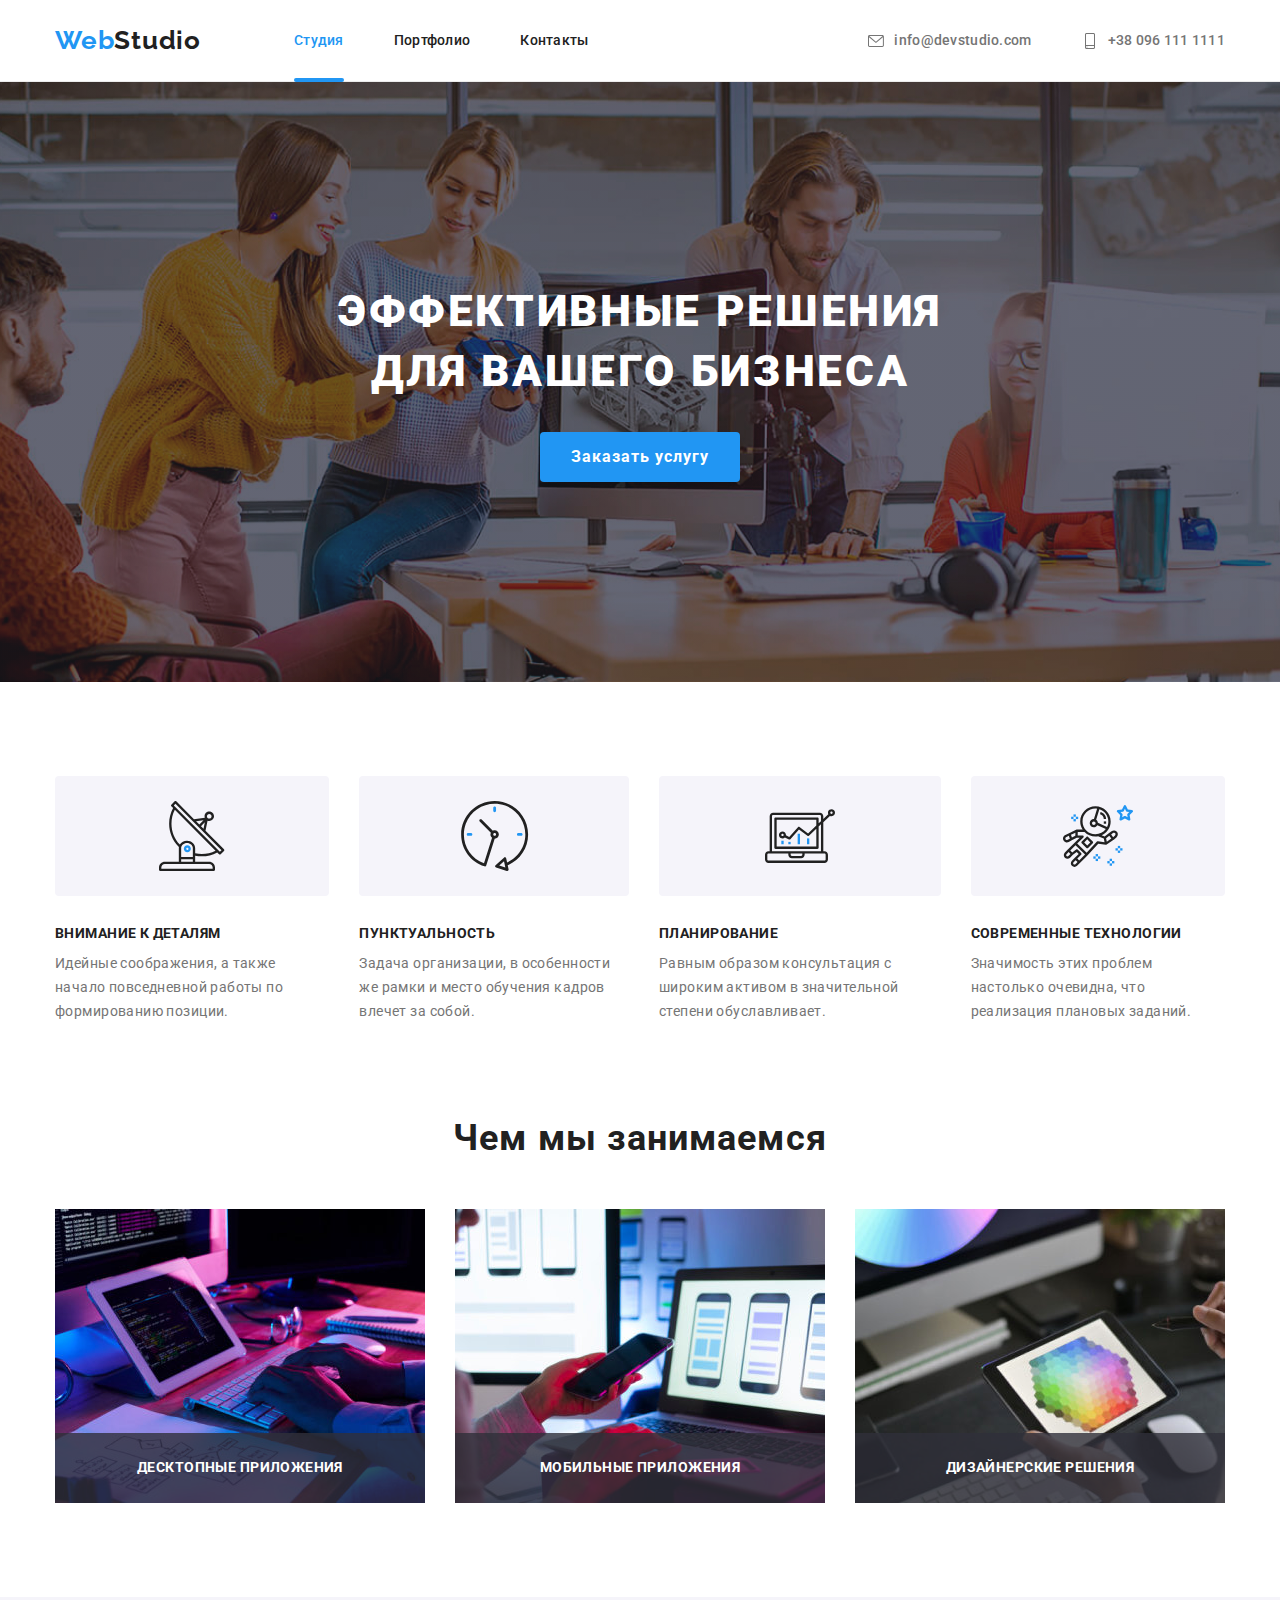
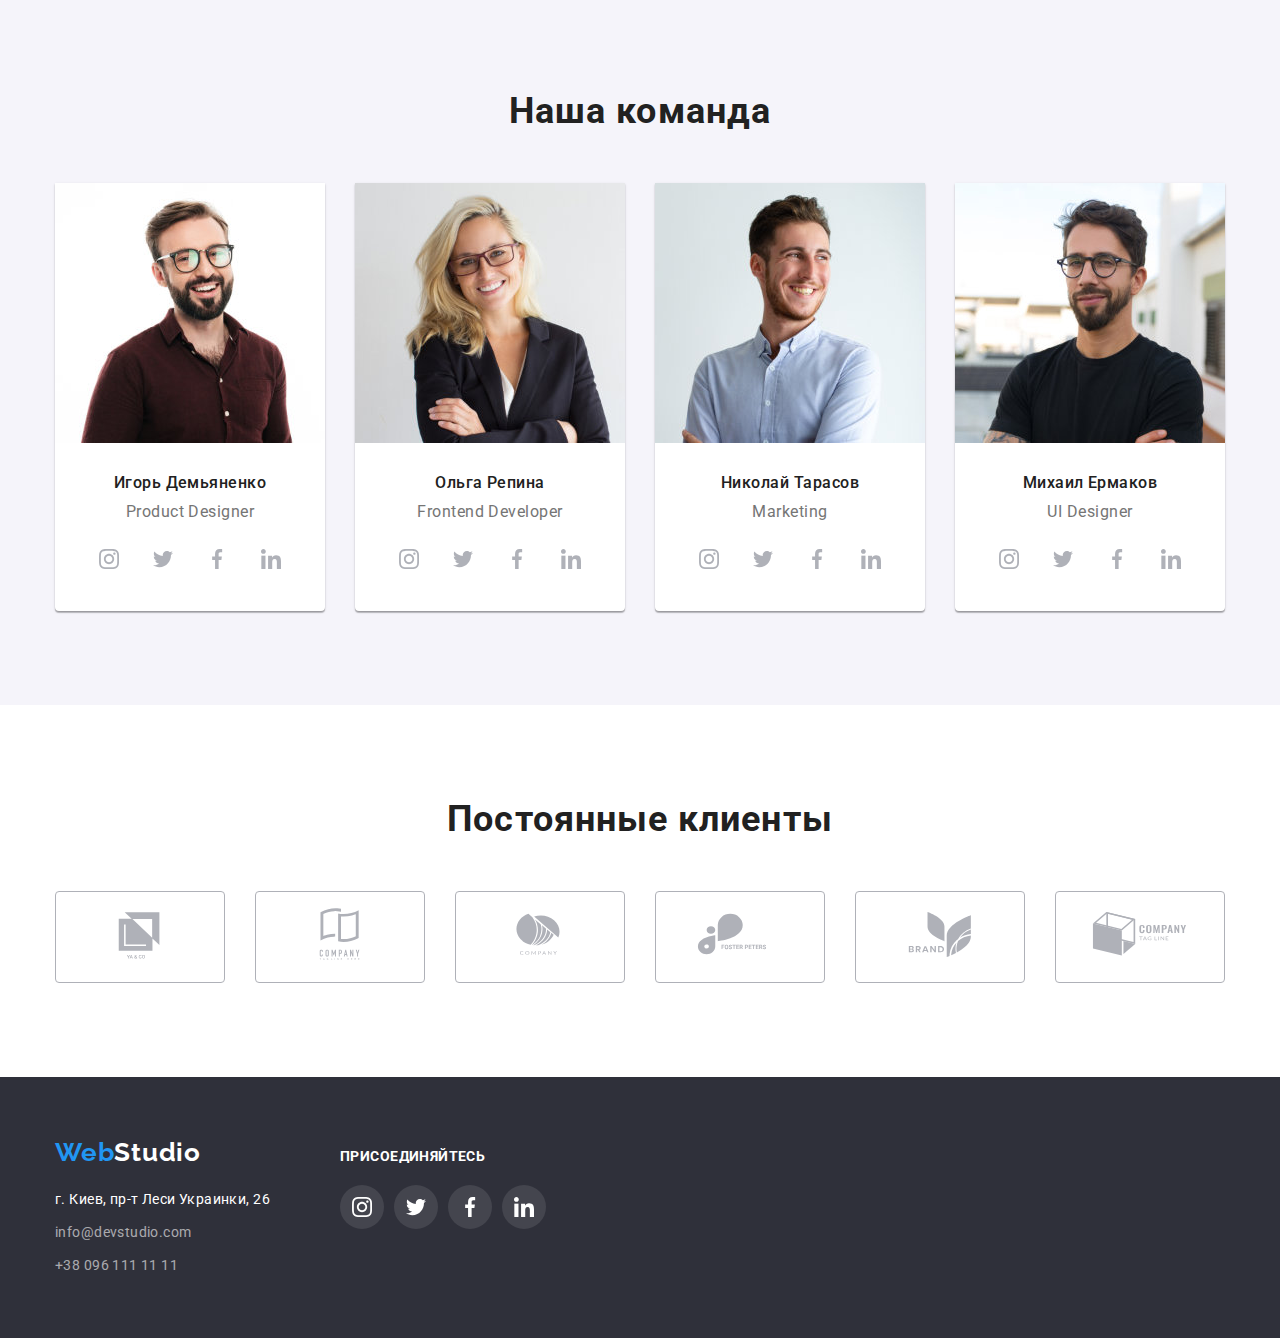
==== index.html @ 05681f0d "basic" ====
<!DOCTYPE html>
<html lang="ru">

<head>
    <meta charset="UTF-8">
    <meta http-equiv="X-UA-Compatible" content="IE=edge">
    <meta name="viewport" content="width=device-width, initial-scale=1.0">
    <title>WebStudio — портфолио</title>
    <link rel="stylesheet"
        href="https://cdnjs.cloudflare.com/ajax/libs/modern-normalize/1.1.0/modern-normalize.min.css">
    <link rel="preconnect" href="https://fonts.googleapis.com">
    <link rel="preconnect" href="https://fonts.gstatic.com" crossorigin>
    <link rel="stylesheet"
        href="https://fonts.googleapis.com/css2?family=Raleway:wght@700&family=Roboto:wght@400;500;700;900&display=swap">
    <link rel="stylesheet" href="./css/styles.css">
</head>

<body>
    <header>
        <div class="container header">
            <a class="header-logo" href="./index.html"><span class="header-logo-accent">Web</span>Studio</a>
            <nav>
                <ul class="header-nav">
                    <li class="header-nav-item">
                        <a class="header-nav-link header-nav-link-active"
                            href="./index.html">Студия</a>
                        </li>
                    <li class="header-nav-item"><a class="header-nav-link" href="./portfolio.html">Портфолио</a></li>
                    <li class="header-nav-item"><a class="header-nav-link" href="./contacts.html">Контакты</a></li>
                </ul>
            </nav>
            <ul class="header-contacts">
                <li class="header-contacts-item">
                    <a class="header-contacts-link" href="mailto:info@devstudio.com">
                        <div class="header-contacts-thumb">
                            <svg class="header-contacts-icon" width="16px" height="16px">
                                <use href="./images/sprite.svg#mail"></use>
                            </svg>
                        </div>
                        info@devstudio.com
                    </a></li>
                <li class="header-contacts-item"><a class="header-contacts-link" href="tel:+380961111111">
                        <div class="header-contacts-thumb">
                            <svg class="header-contacts-icon" width="16px" height="16px">
                                <use href="./images/sprite.svg#tel"></use>
                            </svg>
                        </div>
                        +38 096 111 1111
                    </a></li>
            </ul>
        </div>
    </header>
    <main>
        <section class="hero">
            <div class="container">
                <h1 class="hero-title">Эффективные решения<br>для вашего бизнеса</h1>
                <button class="hero-button" type="button" modal-open>Заказать услугу</button>
            </div>
        </section>
        <section class="skills section">
            <div class="container">
                <h2 class="hidden">Наши преимущества</h2>
                <ul class="skills-list">
                    <li class="skills-list-item">
                        <div class="skills-list-image">
                            <svg class="skills-list-icon" width="70px" height="70px">
                                <use href="./images/sprite.svg#skills-1"></use>
                            </svg>
                        </div>
                        <h3 class="skills-list-title">Внимание к деталям</h3>
                        <p class="skills-list-about">Идейные соображения, а также начало повседневной работы по
                            формированию позиции.</p>
                    </li>
                    <li class="skills-list-item">
                        <div class="skills-list-image">
                            <svg class="skills-list-icon" width="70px" height="70px">
                                <use href="./images/sprite.svg#skills-2"></use>
                            </svg>
                        </div>
                        <h3 class="skills-list-title">Пунктуальность</h3>
                        <p class="skills-list-about">Задача организации, в особенности же рамки и место обучения кадров
                            влечет за собой.</p>
                    </li>
                    <li class="skills-list-item">
                        <div class="skills-list-image">
                            <svg class="skills-list-icon" width="70px" height="70px">
                                <use href="./images/sprite.svg#skills-3"></use>
                            </svg>
                        </div>
                        <h3 class="skills-list-title">Планирование</h3>
                        <p class="skills-list-about">Равным образом консультация с широким активом в значительной
                            степени обуславливает.</p>
                    </li>
                    <li class="skills-list-item">
                        <div class="skills-list-image">
                            <svg class="skills-list-icon" width="70px" height="70px">
                                <use href="./images/sprite.svg#skills-4"></use>
                            </svg>
                        </div>
                        <h3 class="skills-list-title">Современные технологии</h3>
                        <p class="skills-list-about">Значимость этих проблем настолько очевидна, что реализация плановых
                            заданий.</p>
                    </li>
                </ul>
            </div>
        </section>
        <section class="whatwedo section">
            <div class="container">
                <h2 class="title">Чем мы занимаемся</h2>
                <ul class="whatwedo-list">
                    <li class="whatwedo-list-item">
                        <div class="whatwedo-list-box">
                            <img src="./images/whatwedo/whatwedo-1.jpg" alt="Разработка десктопного софта" width="370"
                                height="294">
                            <div class="whatwedo-list-memo-box">
                                <p class="whatwedo-list-memo">Десктопные приложения</p>
                            </div>
                        </div>
                    </li>
                    <li class="whatwedo-list-item">
                        <div class="whatwedo-list-box">
                            <img src="./images/whatwedo/whatwedo-2.jpg" alt="Создание мобильных приложений" width="370"
                                height="294">
                            <div class="whatwedo-list-memo-box">
                                <p class="whatwedo-list-memo">Мобильные приложения</p>
                            </div>
                        </div>
                    </li>
                    <li class="whatwedo-list-item">
                        <div class="whatwedo-list-box">
                            <img src="./images/whatwedo/whatwedo-3.jpg" alt="Внедрение дизайнерских решений" width="370"
                                height="294">
                            <div class="whatwedo-list-memo-box">
                                <p class="whatwedo-list-memo">Дизайнерские решения</p>
                            </div>
                        </div>
                    </li>
                </ul>
            </div>
        </section>
        <section class="team section">
            <div class="container">
                <h2 class="title">Наша команда</h2>
                <ul class="team-list">
                    <li class="team-list-item">
                        <img src="./images/ourteam/ourteam-1.jpg" alt="Улыбающийся брюнет в очках" width="270"
                            height="260">
                        <div class="team-list-description-block">
                            <h3 class="team-list-member">Игорь Демьяненко</h3>
                            <p class="team-list-member-info">Product Designer</p>
                            <ul class="team-list-member-links">
                                <li><a class="team-list-member-link" href="">
                                        <svg class="team-list-member-icon" width="20px" height="20px">
                                            <use href="./images/sprite.svg#instagram"></use>
                                        </svg>
                                    </a></li>
                                <li><a class="team-list-member-link" href="">
                                        <svg class="team-list-member-icon" width="20px" height="20px">
                                            <use href="./images/sprite.svg#twitter"></use>
                                        </svg>
                                    </a></li>
                                <li><a class="team-list-member-link" href="">
                                        <svg class="team-list-member-icon" width="20px" height="20px">
                                            <use href="./images/sprite.svg#facebook"></use>
                                        </svg>
                                    </a></li>
                                <li><a class="team-list-member-link" href="">
                                        <svg class="team-list-member-icon" width="20px" height="20px">
                                            <use href="./images/sprite.svg#linkedin"></use>
                                        </svg>
                                    </a></li>
                            </ul>
                        </div>
                    </li>
                    <li class="team-list-item">
                        <img src="./images/ourteam/ourteam-2.jpg" alt="Блондинка в очках и пиджаке" width="270"
                            height="260">
                        <div class="team-list-description-block">
                            <h3 class="team-list-member">Ольга Репина</h3>
                            <p class="team-list-member-info">Frontend Developer</p>
                            <ul class="team-list-member-links">
                                <li><a class="team-list-member-link" href="">
                                        <svg class="team-list-member-icon" width="20px" height="20px">
                                            <use href="./images/sprite.svg#instagram"></use>
                                        </svg>
                                    </a></li>
                                <li><a class="team-list-member-link" href="">
                                        <svg class="team-list-member-icon" width="20px" height="20px">
                                            <use href="./images/sprite.svg#twitter"></use>
                                        </svg>
                                    </a></li>
                                <li><a class="team-list-member-link" href="">
                                        <svg class="team-list-member-icon" width="20px" height="20px">
                                            <use href="./images/sprite.svg#facebook"></use>
                                        </svg>
                                    </a></li>
                                <li><a class="team-list-member-link" href="">
                                        <svg class="team-list-member-icon" width="20px" height="20px">
                                            <use href="./images/sprite.svg#linkedin"></use>
                                        </svg>
                                    </a></li>
                            </ul>
                        </div>
                    </li>
                    <li class="team-list-item">
                        <img src="./images/ourteam/ourteam-3.jpg" alt="Смеющийся мужчина с бородой" width="270"
                            height="260">
                        <div class="team-list-description-block">
                            <h3 class="team-list-member">Николай Тарасов</h3>
                            <p class="team-list-member-info">Marketing</p>
                            <ul class="team-list-member-links">
                                <li><a class="team-list-member-link" href="">
                                        <svg class="team-list-member-icon" width="20px" height="20px">
                                            <use href="./images/sprite.svg#instagram"></use>
                                        </svg>
                                    </a></li>
                                <li><a class="team-list-member-link" href="">
                                        <svg class="team-list-member-icon" width="20px" height="20px">
                                            <use href="./images/sprite.svg#twitter"></use>
                                        </svg>
                                    </a></li>
                                <li><a class="team-list-member-link" href="">
                                        <svg class="team-list-member-icon" width="20px" height="20px">
                                            <use href="./images/sprite.svg#facebook"></use>
                                        </svg>
                                    </a></li>
                                <li><a class="team-list-member-link" href="">
                                        <svg class="team-list-member-icon" width="20px" height="20px">
                                            <use href="./images/sprite.svg#linkedin"></use>
                                        </svg>
                                    </a></li>
                            </ul>
                        </div>
                    </li>
                    <li class="team-list-item">
                        <img src="./images/ourteam/ourteam-4.jpg" alt="Бородатый брюнет в очках" width="270"
                            height="260">
                        <div class="team-list-description-block">
                            <h3 class="team-list-member">Михаил Ермаков</h3>
                            <p class="team-list-member-info">UI Designer</p>
                            <ul class="team-list-member-links">
                                <li><a class="team-list-member-link" href="">
                                        <svg class="team-list-member-icon" width="20px" height="20px">
                                            <use href="./images/sprite.svg#instagram"></use>
                                        </svg>
                                    </a></li>
                                <li><a class="team-list-member-link" href="">
                                        <svg class="team-list-member-icon" width="20px" height="20px">
                                            <use href="./images/sprite.svg#twitter"></use>
                                        </svg>
                                    </a></li>
                                <li><a class="team-list-member-link" href="">
                                        <svg class="team-list-member-icon" width="20px" height="20px">
                                            <use href="./images/sprite.svg#facebook"></use>
                                        </svg>
                                    </a></li>
                                <li><a class="team-list-member-link" href="">
                                        <svg class="team-list-member-icon" width="20px" height="20px">
                                            <use href="./images/sprite.svg#linkedin"></use>
                                        </svg>
                                    </a></li>
                            </ul>
                        </div>
                    </li>
                </ul>
            </div>
        </section>
        <section class="section">
            <div class="container">
                <h2 class="title">Постоянные клиенты</h2>
                <ul class="clients-list">
                    <li class="clients-list-item"><a class="clients-link" href="">
                            <div class="clients-image">
                                <svg class="clients-icon" width="106px" height="60px">
                                    <use href="./images/sprite.svg#client-1"></use>
                                </svg>
                            </div>
                        </a></li>
                    <li class="clients-list-item"><a class="clients-link" href="">
                            <div class="clients-image">
                                <svg class="clients-icon" width="106px" height="60px">
                                    <use href="./images/sprite.svg#client-2"></use>
                                </svg>
                            </div>
                        </a></li>
                    <li class="clients-list-item"><a class="clients-link" href="">
                            <div class="clients-image">
                                <svg class="clients-icon" width="106px" height="60px">
                                    <use href="./images/sprite.svg#client-3"></use>
                                </svg>
                            </div>
                        </a></li>
                    <li class="clients-list-item"><a class="clients-link" href="">
                            <div class="clients-image">
                                <svg class="clients-icon" width="106px" height="60px">
                                    <use href="./images/sprite.svg#client-4"></use>
                                </svg>
                            </div>
                        </a></li>
                    <li class="clients-list-item"><a class="clients-link" href="">
                            <div class="clients-image">
                                <svg class="clients-icon" width="106px" height="60px">
                                    <use href="./images/sprite.svg#client-5"></use>
                                </svg>
                            </div>
                        </a></li>
                    <li class="clients-list-item"><a class="clients-link" href="">
                            <div class="clients-image">
                                <svg class="clients-icon" width="106px" height="60px">
                                    <use href="./images/sprite.svg#client-6"></use>
                                </svg>
                            </div>
                        </a></li>
                </ul>
            </div>
        </section>
    </main>
    <footer>
        <div class="container footer">
            <div>
                <a class="footer-logo" href="./index.html"><span class="footer-logo-accent">Web</span>Studio</a>
                <address>
                    <ul class="address-list">
                        <li class="address-list-item"><a href="https://goo.gl/maps/EVga5YoT9mMp64XXA" target="_blank"
                                rel="noopener nofollow noreferrer">г. Киев, пр-т Леси Украинки, 26</a></li>
                        <li class="address-list-item"><a href="mailto:info@devstudio.com">info@devstudio.com</a></li>
                        <li class="address-list-item"><a href="tel:+380961111111">+38 096 111 11 11</a></li>
                    </ul>
                </address>
            </div>
            <div class="footer-social">
                <h2 class="footer-social-title">Присоединяйтесь</h2>
                <ul class="footer-social-links">
                    <li><a class="footer-social-link" href="">
                            <svg class="footer-social-icon" width="20px" height="20px">
                                <use href="./images/sprite.svg#instagram"></use>
                            </svg>
                        </a>
                    </li>
                    <li><a class="footer-social-link" href="">
                            <svg class="footer-social-icon" width="20px" height="20px">
                                <use href="./images/sprite.svg#twitter"></use>
                            </svg>
                        </a>
                    </li>
                    <li><a class="footer-social-link" href="">
                            <svg class="footer-social-icon" width="20px" height="20px">
                                <use href="./images/sprite.svg#facebook"></use>
                            </svg>
                        </a>
                    </li>
                    <li><a class="footer-social-link" href="">
                            <svg class="footer-social-icon" width="20px" height="20px">
                                <use href="./images/sprite.svg#linkedin"></use>
                            </svg>
                        </a>
                    </li>
                </ul>
            </div>
        </div>
    </footer> 
    <div class="backdrop modal-hidden" modal>
        <div class="modal-window">
            <button class="modal-button" type="button" modal-close>
                <svg width="11px" height="11px">
                    <use href="./images/sprite.svg#close-modal"></use>
                </svg>
            </button>
        </div>
    </div>
    <script src="./js/modal.js"></script>
</body>
</html>
---- css/styles.css ----
/* ========== COLORS&FONTS ========== */

:root {
    --color-main: #212121;
    --color-accent: #2196F3;
    --color-secondary: #757575;
    --color-invert: white;

    --color-footer-address: rgba(255, 255, 255, 0.6);

    --background-color-dark: #2F303A;
    --background-color-light: #F5F4FA;
    --background-color-modal: white;
    --background-color-social_footer: rgba(255, 255, 255, 0.1);

    --fill-icons: #AFB1B8;

    --font-main: 'Roboto';
    --font-logo: 'Raleway';
}

/* ========== /COLORS&FONTS ========== */


/* ========== ANIMATIONS ========== */

@keyframes modal {
    0% {
        bottom: -100%;
    }

    100% {
        bottom: 50%;
    }
}

/* ========== /ANIMATIONS ========== */


/* ========== COMPONENTS ========== */

* {
    margin: 0;
    padding: 0;
}

body {
    color: var(--color-main);
    font-family: var(--font-main);
}

ul {
    list-style: none;
}

a {
    color: inherit;
    text-decoration: none;
    display: block;
}

button {
    cursor: pointer;
    padding: 0;
    border: none;
    font: inherit;
}

img {
    display: block;
    max-width: 100%;
    height: auto;
}

address {
    font-style: normal;
}

.hidden {
    position: absolute;
    width: 1px;
    height: 1px;
    margin: -1px;
    border: 0;
    padding: 0;

    white-space: nowrap;
    clip-path: inset(100%);
    clip: rect(0 0 0 0);
    overflow: hidden;
}

.container {
    width: 1200px;
    padding-left: 15px;
    padding-right: 15px;
    margin-left: auto;
    margin-right: auto;
}

.section {
    padding-top: 94px;
    padding-bottom: 94px;
}

.title {
    font-weight: 700;
    font-size: 36px;
    line-height: 1.16;
    text-align: center;
    letter-spacing: 0.03em;

    margin-bottom: 50px;
}

/* ========== /COMPONENTS ========== */



/* ========== HEADER ========== */



header {
    border-bottom: 1px solid #ECECEC;
}

.header {
    display: flex;
    align-items: center;
}

.header-logo {
    font-family: var(--font-logo);
    font-weight: 700;
    font-size: 26px;
    line-height: 1.2;
    letter-spacing: 0.03em;

    margin-right: 93px;

    padding-top: 25px;
    padding-bottom: 25px;
}

.header-logo-accent {
    color: var(--color-accent);
}

.header-nav,
.header-contacts {
    font-weight: 500;
    font-size: 14px;
    line-height: 1.14;
    letter-spacing: 0.02em;

    display: flex;
    gap: 50px;
}

nav {
    margin-right: auto;
}

.header-contacts {
    color: var(--color-secondary);
    fill: var(--color-secondary);
}

.header-contacts-link,
.header-nav-link {
    padding-top: 32px;
    padding-bottom: 32px;
    display: flex;

    transition: color 250ms cubic-bezier(0.4, 0, 0.2, 1),
        fill 250ms cubic-bezier(0.4, 0, 0.2, 1);
}

.header-contacts-thumb {
    display: flex;
    align-items: center;
    margin-right: 10px;
    height: 16px;
    width: 16px;
}

.header-nav-link-active {
    position: relative;
}

.header-nav-link-active::after {
    content: '';
    background: var(--color-accent);
    border-radius: 2px;
    width: 100%;
    height: 4px;
    position: absolute;
    bottom: -1px;
}

.header-nav-link-active,
.header-nav-link:hover,
.header-nav-link:focus,
.header-contacts-link:hover,
.header-contacts-link:focus,
.header-nav-link:hover .header-contacts-icon,
.header-nav-link:focus .header-contacts-icon {
    color: var(--color-accent);
    fill: var(--color-accent);
}

/* ========== /HEADER ========== */



/* ========== HERO ========== */

.hero {
    padding-top: 200px;
    padding-bottom: 200px;
    margin-left: auto;
    margin-right: auto;
    max-width: 1600px;

    background-color: var(--background-color-dark);
    background-image: linear-gradient(to top, rgba(47, 48, 58, 0.4), rgba(47, 48, 58, 0.4)), url(../images/hero/bg.jpg);
    background-size: 1600px;
    background-repeat: no-repeat;
    background-position: center;

    color: var(--color-invert);
}

.hero-title {
    margin-bottom: 30px;

    font-weight: 900;
    font-size: 44px;
    line-height: 1.36;
    text-align: center;
    letter-spacing: 0.06em;
    text-transform: uppercase;
}

.hero-button {
    background-color: var(--color-accent);
    box-shadow: 0px 4px 4px rgba(0, 0, 0, 0.15);
    border-radius: 4px;
    width: 200px;
    height: 50px;

    display: block;
    margin-left: auto;
    margin-right: auto;

    font-weight: 700;
    font-size: 16px;
    line-height: 1.88;
    text-align: center;
    letter-spacing: 0.06em;
    color: var(--color-invert);

    transition: background-color 250ms cubic-bezier(0.4, 0, 0.2, 1);
}

.hero-button:hover,
.hero-button:focus {
    background-color: #188CE8;
}

/* ========== /HERO ========== */



/* ========== SKILLS ========== */

.skills-list {
    font-size: 14px;
    line-height: 1.71;
    letter-spacing: 0.03em;

    display: flex;
    gap: 30px;
}

.skills-list-image {
    background-color: var(--background-color-light);
    margin-bottom: 30px;
    border-radius: 4px;
    height: 120px;
    display: flex;
    align-items: center;
    justify-content: center;
}

.skills-list-title {
    margin-bottom: 10px;

    font-weight: 700;
    font-size: 14px;
    line-height: 1.14;
    letter-spacing: 0.03em;
    text-transform: uppercase;
}

.skills-list-about {
    color: var(--color-secondary);
}

/* ========== /SKILLS ========== */



/* ========== WHATWEDO ========== */

.whatwedo {
    padding-top: 0;
}

.whatwedo-list {
    display: flex;
    gap: 30px;
}

.whatwedo-list-box {
    position: relative;
}

.whatwedo-list-memo-box {
    position: absolute;
    bottom: 0;
    background: rgba(47, 48, 58, 0.8);
    align-items: center;
    width: 100%;
    padding-top: 27px;
    padding-bottom: 27px;
}

.whatwedo-list-memo {
    font-weight: 700;
    font-size: 14px;
    line-height: 1.14;
    text-align: center;
    letter-spacing: 0.03em;
    text-transform: uppercase;
    color: var(--color-invert);
}

/* ========== /WHATWEDO ========== */



/* ========== TEAM ========== */

.team {
    background-color: var(--background-color-light);
}

.team-list {
    display: flex;
    gap: 30px;
}

.team-list-item {
    background: var(--color-invert);
    box-shadow: 0px 1px 3px rgba(0, 0, 0, 0.12), 0px 1px 1px rgba(0, 0, 0, 0.14), 0px 2px 1px rgba(0, 0, 0, 0.2);
    border-radius: 0px 0px 4px 4px;

    flex-basis: calc((100% - 90px) / 4);
}

.team-list-description-block {
    padding-top: 30px;
    padding-bottom: 30px;
}

.team-list-member {
    margin-bottom: 10px;

    font-weight: 500;
    font-size: 16px;
    line-height: 1.19;
    text-align: center;
    letter-spacing: 0.03em;
}

.team-list-member-info {
    font-size: 16px;
    line-height: 1.19;
    text-align: center;
    letter-spacing: 0.03em;
    color: var(--color-secondary);
    margin-bottom: 16px;
}

.team-list-member-links {
    display: flex;
    gap: 10px;
    justify-content: center;
}

.team-list-member-link {
    height: 44px;
    width: 44px;
    border-radius: 50%;
    display: flex;
    justify-content: center;
    align-items: center;

    transition: background-color 250ms cubic-bezier(0.4, 0, 0.2, 1);
}

.team-list-member-icon {
    fill: var(--fill-icons);

    transition: fill 250ms cubic-bezier(0.4, 0, 0.2, 1);
}

.team-list-member-link:hover,
.team-list-member-link:focus {
    background-color: var(--color-accent);
}

.team-list-member-link:hover .team-list-member-icon,
.team-list-member-link:focus .team-list-member-icon {
    fill: var(--color-invert);
}

/* ========== /TEAM ========== */


/* ========== CLIENTS ========== */

.clients-list {
    display: flex;
    gap: 30px;
}

.clients-list-item {
    width: 170px;
    height: 92px;
}

.clients-link {
    display: block;
    border: 1px solid var(--fill-icons);
    border-radius: 4px;
    display: flex;
    justify-content: center;
    align-items: center;
    width: 100%;
    height: 100%;

    transition: border 250ms cubic-bezier(0.4, 0, 0.2, 1);
}

.clients-icon {
    fill: var(--fill-icons);

    transition: fill 250ms cubic-bezier(0.4, 0, 0.2, 1);
}

.clients-link:hover,
.clients-link:focus {
    border: 1px solid var(--color-accent);
}

.clients-link:hover .clients-icon,
.clients-link:focus .clients-icon {
    fill: var(--color-accent);
}

/* ========== /CLIENTS ========== */


/* ========== PROJECTS ========== */

.projects-filter {
    display: flex;
    justify-content: center;
    margin-bottom: 50px;
    gap: 8px;
}

.projects-filter-buttons {
    padding: 6px 22px 6px 22px;

    background: var(--background-color-light);
    border-radius: 4px;

    font-weight: 500;
    font-size: 16px;
    line-height: 1.62;
    text-align: center;
    letter-spacing: 0.03em;

    transition: color 250ms cubic-bezier(0.4, 0, 0.2, 1), background 250ms cubic-bezier(0.4, 0, 0.2, 1), box-shadow 250ms cubic-bezier(0.4, 0, 0.2, 1), border-radius 250ms cubic-bezier(0.4, 0, 0.2, 1);
}

.projects-filter-buttons:hover,
.projects-filter-buttons:focus {
    background: var(--color-accent);
    box-shadow: 0px 3px 1px rgba(0, 0, 0, 0.1), 0px 1px 2px rgba(0, 0, 0, 0.08), 0px 2px 2px rgba(0, 0, 0, 0.12);
    border-radius: 4px;

    color: var(--color-invert);
}

.projects-list {
    display: flex;
    gap: 30px;

    justify-content: center;
    flex-wrap: wrap;
}

.projects-list-item {
    flex-basis: calc((100% - 60px) / 3);
}

.projects-link {
    transition: box-shadow 250ms cubic-bezier(0.4, 0, 0.2, 1);
}


.projects-link:focus,
.projects-link:hover {
    box-shadow: 0px 1px 1px rgba(0, 0, 0, 0.12), 0px 4px 4px rgba(0, 0, 0, 0.06), 1px 4px 6px rgba(0, 0, 0, 0.16);
}

.projects-list-title {
    margin-bottom: 4px;

    font-weight: 700;
    font-size: 18px;
    line-height: 2;
    letter-spacing: 0.06em;
}

.projects-list-description-block {
    padding: 20px 24px 20px 24px;
    background: var(--color-invert);
    border-left: 1px solid #EEEEEE;
    border-right: 1px solid #EEEEEE;
    border-bottom: 1px solid #EEEEEE;
}

.projects-list-description {
    font-size: 16px;
    line-height: 1.88;
    letter-spacing: 0.03em;
    color: var(--color-secondary);
}

.projects-list-item-box {
    position: relative;
    overflow: hidden;
}

.projects-list-item-memo {
    color: var(--color-invert);
    display: block;
}

.projects-list-item-memo-box {
    width: 100%;
    height: 100%;
    padding: 63px 24px;
    background: rgba(33, 150, 243, 0.9);
    font-weight: 400;
    font-size: 18px;
    line-height: 1.56;
    letter-spacing: 0.03em;
    bottom: -100%;

    overflow: hidden;
    
    position: absolute;
    transition: bottom 250ms cubic-bezier(0.4, 0, 0.2, 1);
}

.projects-link:focus .projects-list-item-memo-box ,
.projects-link:hover .projects-list-item-memo-box  {
    bottom: 0;
}

/* ========== /PROJECTS ========== */


/* ========== FOOTER ========== */

footer {
    padding-top: 60px;
    padding-bottom: 60px;
    background-color: var(--background-color-dark);
    color: var(--color-invert);
}

.footer {
    display: flex;
    align-items: baseline;
    gap: 70px;
}

.footer-logo {
    margin-bottom: 20px;

    font-family: var(--font-logo);
    font-weight: 700;
    font-size: 26px;
    line-height: 1.19;
    letter-spacing: 0.03em;
}

.footer-logo-accent {
    color: var(--color-accent);
}

.address-list {
    font-size: 14px;
    line-height: 1.71;
    letter-spacing: 0.03em;
}

.address-list-item:not(:first-child) {
    color: var(--color-footer-address);
}

.address-list-item:not(:last-child) {
    margin-bottom: 9px;
}
.address-list-item {
    transition: color 250ms cubic-bezier(0.4, 0, 0.2, 1);
}

.address-list-item:hover,
.address-list-item:focus {
    color: var(--color-accent);
}

.footer-social-title {
    font-weight: 700;
    font-size: 14px;
    line-height: 1.14;
    letter-spacing: 0.03em;
    text-transform: uppercase;

    margin-bottom: 20px;
}

.footer-social-links {
    display: flex;
    gap: 10px;
}

.footer-social-link:hover,
.footer-social-link:focus {
    background-color: var(--color-accent);
}

.footer-social-icon {
    fill: var(--color-invert);
}

.footer-social-link {
    border-radius: 50%;
    background-color: var(--background-color-social_footer);
    width: 44px;
    height: 44px;
    display: flex;
    justify-content: center;
    align-items: center;

    transition: background-color 250ms cubic-bezier(0.4, 0, 0.2, 1);
}

/* ========== /FOOTER ========== */


/* ========== BACKDROP ========== */

.backdrop {
    background: rgba(0, 0, 0, 0.2);
    width: 100%;
    height: 100%;
    position: fixed;
    top: 0%;
    right: 0%;
    display: flex;
    justify-content: center;
    align-items: center;

    transition: opacity 250ms cubic-bezier(0.4, 0, 0.2, 1), visibility 250ms cubic-bezier(0.4, 0, 0.2, 1);
}

.modal-window {
    position: absolute;
    
    width: 528px;
    height: 581px;
    background: var(--background-color-modal);
    box-shadow: 0px 1px 3px rgba(0, 0, 0, 0.12), 0px 1px 1px rgba(0, 0, 0, 0.14), 0px 2px 1px rgba(0, 0, 0, 0.2);
    border-radius: 4px;
}

.modal-button {
    position: absolute;
    display: flex;
    justify-content: center;
    align-items: center;

    margin: 8px;
    top: 0%;
    right: 0%;
    width: 30px;
    height: 30px;

    border: solid var(--background-color-light);
    border-radius: 50%;
    background-color: var(--background-color-modal);
    fill: var(--color-main);

    transition: background-color 250ms cubic-bezier(0.4, 0, 0.2, 1), fill 250ms cubic-bezier(0.4, 0, 0.2, 1);
}

.modal-button:hover,
.modal-button:focus {
    background-color: var(--color-accent);
    fill: var(--color-invert);
}

.modal-hidden {
    visibility: hidden;
    opacity: 0;
    pointer-events: none;
}

/* ========== /BACKDROP ========== */
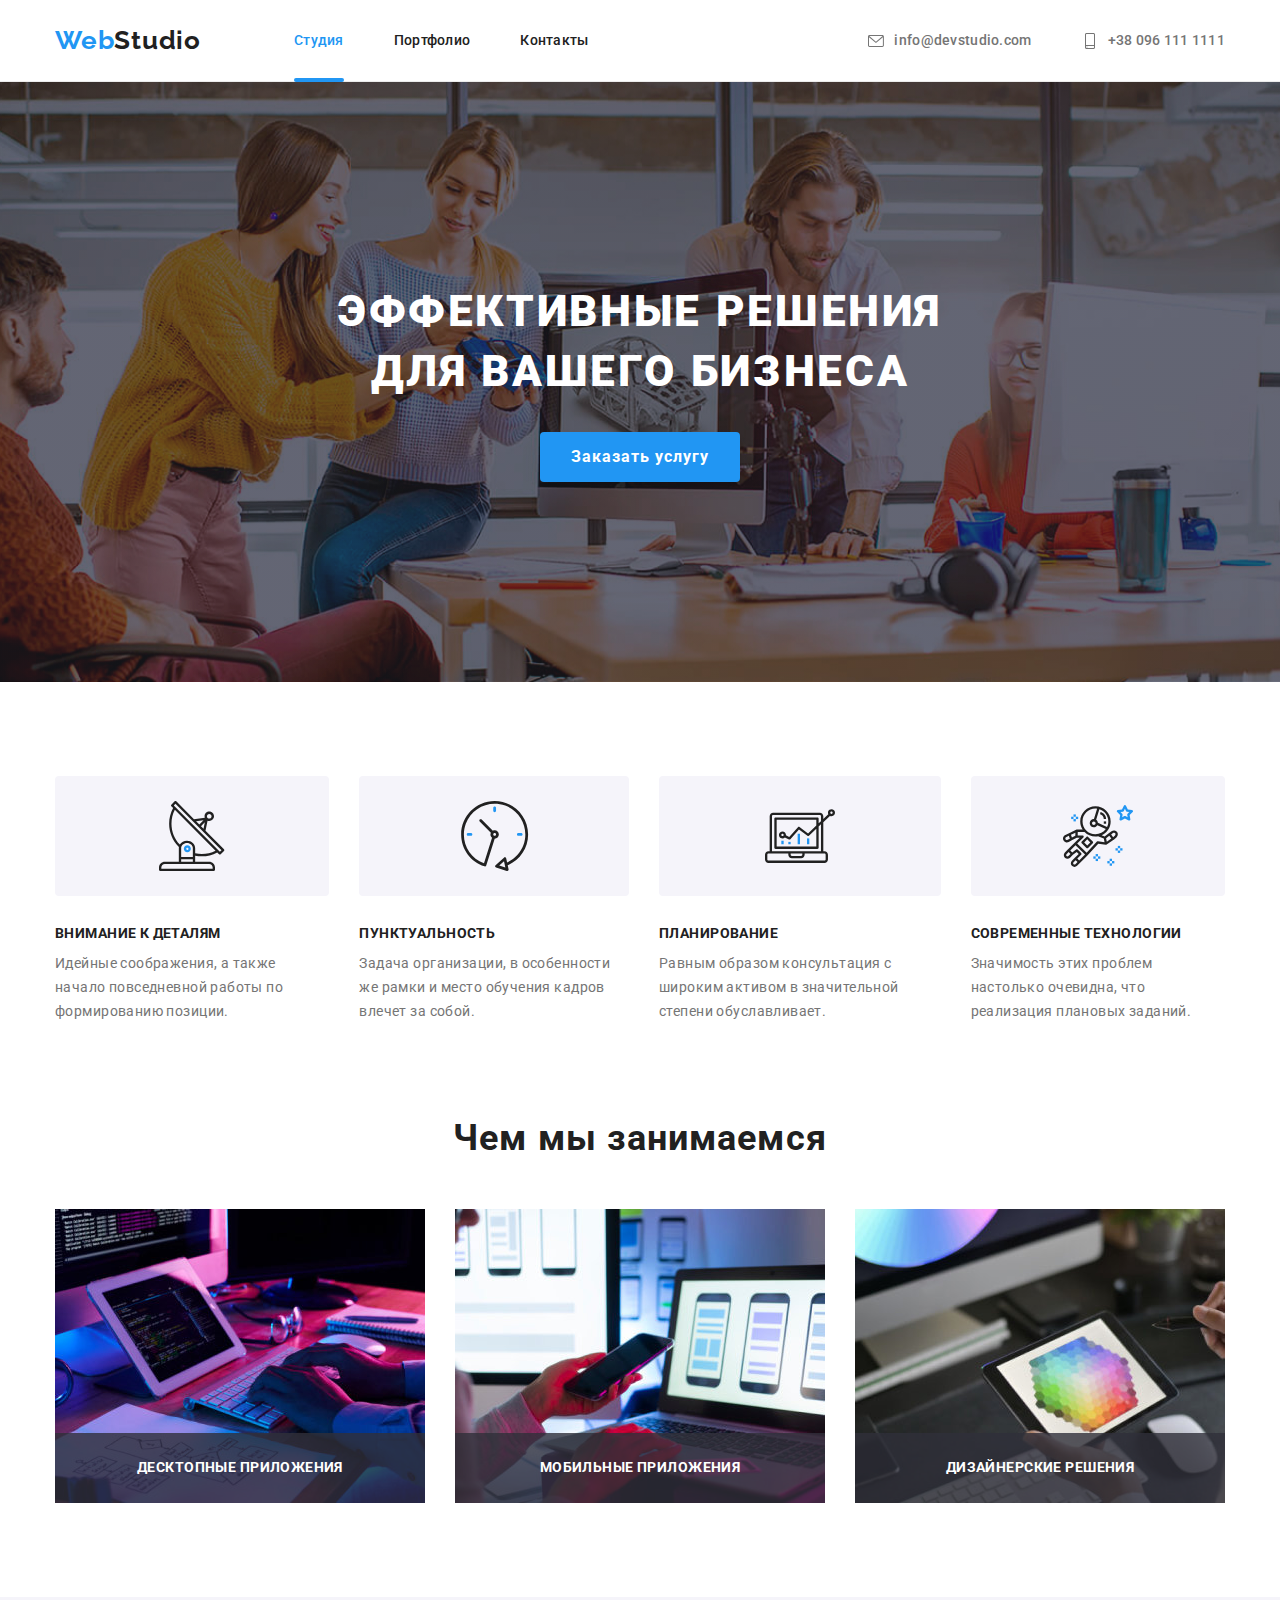
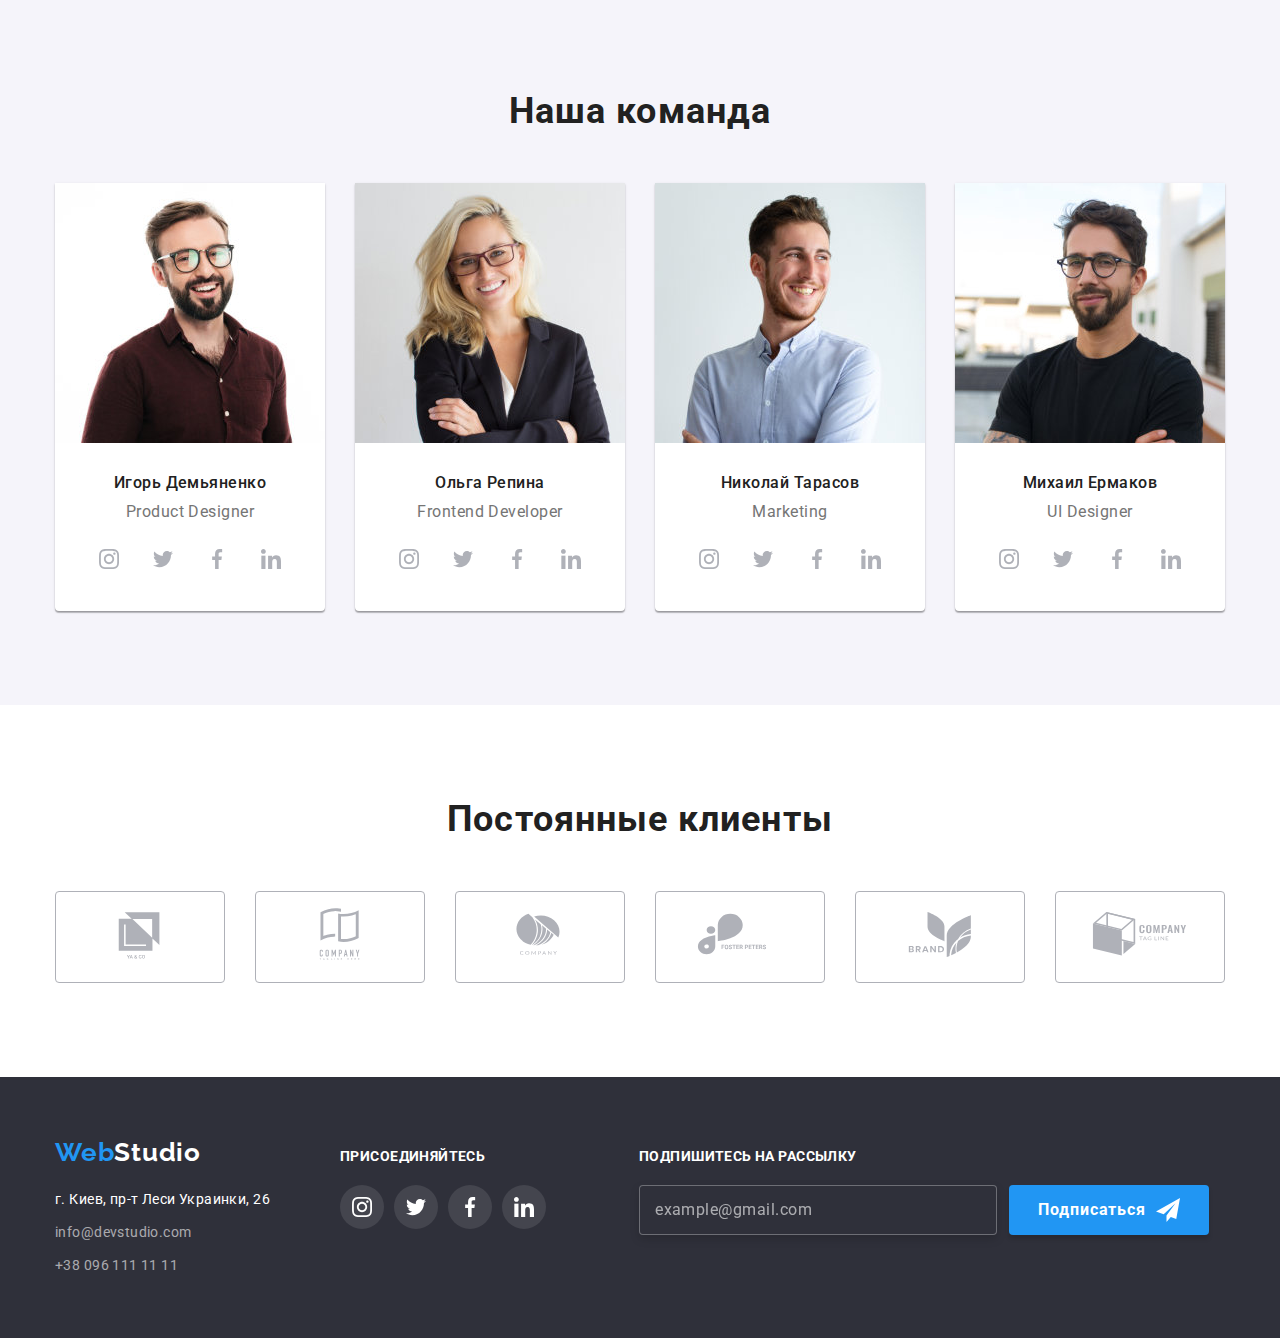
==== commit 1711743c: "final" ====
--- a/index.html
+++ b/index.html
@@ -2,17 +2,17 @@
 <html lang="ru">
 
 <head>
-    <meta charset="UTF-8">
-    <meta http-equiv="X-UA-Compatible" content="IE=edge">
-    <meta name="viewport" content="width=device-width, initial-scale=1.0">
+    <meta charset="UTF-8" />
+    <meta http-equiv="X-UA-Compatible" content="IE=edge" />
+    <meta name="viewport" content="width=device-width, initial-scale=1.0" />
     <title>WebStudio — портфолио</title>
     <link rel="stylesheet"
-        href="https://cdnjs.cloudflare.com/ajax/libs/modern-normalize/1.1.0/modern-normalize.min.css">
-    <link rel="preconnect" href="https://fonts.googleapis.com">
-    <link rel="preconnect" href="https://fonts.gstatic.com" crossorigin>
+        href="https://cdnjs.cloudflare.com/ajax/libs/modern-normalize/1.1.0/modern-normalize.min.css" />
+    <link rel="preconnect" href="https://fonts.googleapis.com" />
+    <link rel="preconnect" href="https://fonts.gstatic.com" crossorigin />
     <link rel="stylesheet"
-        href="https://fonts.googleapis.com/css2?family=Raleway:wght@700&family=Roboto:wght@400;500;700;900&display=swap">
-    <link rel="stylesheet" href="./css/styles.css">
+        href="https://fonts.googleapis.com/css2?family=Raleway:wght@700&family=Roboto:wght@400;500;700;900&display=swap" />
+    <link rel="stylesheet" href="./css/styles.css" />
 </head>
 
 <body>
@@ -22,11 +22,14 @@
             <nav>
                 <ul class="header-nav">
                     <li class="header-nav-item">
-                        <a class="header-nav-link header-nav-link-active"
-                            href="./index.html">Студия</a>
-                        </li>
-                    <li class="header-nav-item"><a class="header-nav-link" href="./portfolio.html">Портфолио</a></li>
-                    <li class="header-nav-item"><a class="header-nav-link" href="./contacts.html">Контакты</a></li>
+                        <a class="header-nav-link header-nav-link-active" href="./index.html">Студия</a>
+                    </li>
+                    <li class="header-nav-item">
+                        <a class="header-nav-link" href="./portfolio.html">Портфолио</a>
+                    </li>
+                    <li class="header-nav-item">
+                        <a class="header-nav-link" href="./contacts.html">Контакты</a>
+                    </li>
                 </ul>
             </nav>
             <ul class="header-contacts">
@@ -38,23 +41,30 @@
                             </svg>
                         </div>
                         info@devstudio.com
-                    </a></li>
-                <li class="header-contacts-item"><a class="header-contacts-link" href="tel:+380961111111">
+                    </a>
+                </li>
+                <li class="header-contacts-item">
+                    <a class="header-contacts-link" href="tel:+380961111111">
                         <div class="header-contacts-thumb">
                             <svg class="header-contacts-icon" width="16px" height="16px">
                                 <use href="./images/sprite.svg#tel"></use>
                             </svg>
                         </div>
                         +38 096 111 1111
-                    </a></li>
+                    </a>
+                </li>
             </ul>
         </div>
     </header>
     <main>
         <section class="hero">
             <div class="container">
-                <h1 class="hero-title">Эффективные решения<br>для вашего бизнеса</h1>
-                <button class="hero-button" type="button" modal-open>Заказать услугу</button>
+                <h1 class="hero-title">
+                    Эффективные решения<br />для вашего бизнеса
+                </h1>
+                <button class="hero-button" type="button" modal-open>
+                    Заказать услугу
+                </button>
             </div>
         </section>
         <section class="skills section">
@@ -68,8 +78,10 @@
                             </svg>
                         </div>
                         <h3 class="skills-list-title">Внимание к деталям</h3>
-                        <p class="skills-list-about">Идейные соображения, а также начало повседневной работы по
-                            формированию позиции.</p>
+                        <p class="skills-list-about">
+                            Идейные соображения, а также начало повседневной работы по
+                            формированию позиции.
+                        </p>
                     </li>
                     <li class="skills-list-item">
                         <div class="skills-list-image">
@@ -78,8 +90,10 @@
                             </svg>
                         </div>
                         <h3 class="skills-list-title">Пунктуальность</h3>
-                        <p class="skills-list-about">Задача организации, в особенности же рамки и место обучения кадров
-                            влечет за собой.</p>
+                        <p class="skills-list-about">
+                            Задача организации, в особенности же рамки и место обучения
+                            кадров влечет за собой.
+                        </p>
                     </li>
                     <li class="skills-list-item">
                         <div class="skills-list-image">
@@ -88,8 +102,10 @@
                             </svg>
                         </div>
                         <h3 class="skills-list-title">Планирование</h3>
-                        <p class="skills-list-about">Равным образом консультация с широким активом в значительной
-                            степени обуславливает.</p>
+                        <p class="skills-list-about">
+                            Равным образом консультация с широким активом в значительной
+                            степени обуславливает.
+                        </p>
                     </li>
                     <li class="skills-list-item">
                         <div class="skills-list-image">
@@ -98,8 +114,10 @@
                             </svg>
                         </div>
                         <h3 class="skills-list-title">Современные технологии</h3>
-                        <p class="skills-list-about">Значимость этих проблем настолько очевидна, что реализация плановых
-                            заданий.</p>
+                        <p class="skills-list-about">
+                            Значимость этих проблем настолько очевидна, что реализация
+                            плановых заданий.
+                        </p>
                     </li>
                 </ul>
             </div>
@@ -111,7 +129,7 @@
                     <li class="whatwedo-list-item">
                         <div class="whatwedo-list-box">
                             <img src="./images/whatwedo/whatwedo-1.jpg" alt="Разработка десктопного софта" width="370"
-                                height="294">
+                                height="294" />
                             <div class="whatwedo-list-memo-box">
                                 <p class="whatwedo-list-memo">Десктопные приложения</p>
                             </div>
@@ -120,7 +138,7 @@
                     <li class="whatwedo-list-item">
                         <div class="whatwedo-list-box">
                             <img src="./images/whatwedo/whatwedo-2.jpg" alt="Создание мобильных приложений" width="370"
-                                height="294">
+                                height="294" />
                             <div class="whatwedo-list-memo-box">
                                 <p class="whatwedo-list-memo">Мобильные приложения</p>
                             </div>
@@ -129,7 +147,7 @@
                     <li class="whatwedo-list-item">
                         <div class="whatwedo-list-box">
                             <img src="./images/whatwedo/whatwedo-3.jpg" alt="Внедрение дизайнерских решений" width="370"
-                                height="294">
+                                height="294" />
                             <div class="whatwedo-list-memo-box">
                                 <p class="whatwedo-list-memo">Дизайнерские решения</p>
                             </div>
@@ -144,121 +162,153 @@
                 <ul class="team-list">
                     <li class="team-list-item">
                         <img src="./images/ourteam/ourteam-1.jpg" alt="Улыбающийся брюнет в очках" width="270"
-                            height="260">
+                            height="260" />
                         <div class="team-list-description-block">
                             <h3 class="team-list-member">Игорь Демьяненко</h3>
                             <p class="team-list-member-info">Product Designer</p>
                             <ul class="team-list-member-links">
-                                <li><a class="team-list-member-link" href="">
+                                <li>
+                                    <a class="team-list-member-link" href="">
                                         <svg class="team-list-member-icon" width="20px" height="20px">
                                             <use href="./images/sprite.svg#instagram"></use>
                                         </svg>
-                                    </a></li>
-                                <li><a class="team-list-member-link" href="">
+                                    </a>
+                                </li>
+                                <li>
+                                    <a class="team-list-member-link" href="">
                                         <svg class="team-list-member-icon" width="20px" height="20px">
                                             <use href="./images/sprite.svg#twitter"></use>
                                         </svg>
-                                    </a></li>
-                                <li><a class="team-list-member-link" href="">
+                                    </a>
+                                </li>
+                                <li>
+                                    <a class="team-list-member-link" href="">
                                         <svg class="team-list-member-icon" width="20px" height="20px">
                                             <use href="./images/sprite.svg#facebook"></use>
                                         </svg>
-                                    </a></li>
-                                <li><a class="team-list-member-link" href="">
+                                    </a>
+                                </li>
+                                <li>
+                                    <a class="team-list-member-link" href="">
                                         <svg class="team-list-member-icon" width="20px" height="20px">
                                             <use href="./images/sprite.svg#linkedin"></use>
                                         </svg>
-                                    </a></li>
+                                    </a>
+                                </li>
                             </ul>
                         </div>
                     </li>
                     <li class="team-list-item">
                         <img src="./images/ourteam/ourteam-2.jpg" alt="Блондинка в очках и пиджаке" width="270"
-                            height="260">
+                            height="260" />
                         <div class="team-list-description-block">
                             <h3 class="team-list-member">Ольга Репина</h3>
                             <p class="team-list-member-info">Frontend Developer</p>
                             <ul class="team-list-member-links">
-                                <li><a class="team-list-member-link" href="">
+                                <li>
+                                    <a class="team-list-member-link" href="">
                                         <svg class="team-list-member-icon" width="20px" height="20px">
                                             <use href="./images/sprite.svg#instagram"></use>
                                         </svg>
-                                    </a></li>
-                                <li><a class="team-list-member-link" href="">
+                                    </a>
+                                </li>
+                                <li>
+                                    <a class="team-list-member-link" href="">
                                         <svg class="team-list-member-icon" width="20px" height="20px">
                                             <use href="./images/sprite.svg#twitter"></use>
                                         </svg>
-                                    </a></li>
-                                <li><a class="team-list-member-link" href="">
+                                    </a>
+                                </li>
+                                <li>
+                                    <a class="team-list-member-link" href="">
                                         <svg class="team-list-member-icon" width="20px" height="20px">
                                             <use href="./images/sprite.svg#facebook"></use>
                                         </svg>
-                                    </a></li>
-                                <li><a class="team-list-member-link" href="">
+                                    </a>
+                                </li>
+                                <li>
+                                    <a class="team-list-member-link" href="">
                                         <svg class="team-list-member-icon" width="20px" height="20px">
                                             <use href="./images/sprite.svg#linkedin"></use>
                                         </svg>
-                                    </a></li>
+                                    </a>
+                                </li>
                             </ul>
                         </div>
                     </li>
                     <li class="team-list-item">
                         <img src="./images/ourteam/ourteam-3.jpg" alt="Смеющийся мужчина с бородой" width="270"
-                            height="260">
+                            height="260" />
                         <div class="team-list-description-block">
                             <h3 class="team-list-member">Николай Тарасов</h3>
                             <p class="team-list-member-info">Marketing</p>
                             <ul class="team-list-member-links">
-                                <li><a class="team-list-member-link" href="">
+                                <li>
+                                    <a class="team-list-member-link" href="">
                                         <svg class="team-list-member-icon" width="20px" height="20px">
                                             <use href="./images/sprite.svg#instagram"></use>
                                         </svg>
-                                    </a></li>
-                                <li><a class="team-list-member-link" href="">
+                                    </a>
+                                </li>
+                                <li>
+                                    <a class="team-list-member-link" href="">
                                         <svg class="team-list-member-icon" width="20px" height="20px">
                                             <use href="./images/sprite.svg#twitter"></use>
                                         </svg>
-                                    </a></li>
-                                <li><a class="team-list-member-link" href="">
+                                    </a>
+                                </li>
+                                <li>
+                                    <a class="team-list-member-link" href="">
                                         <svg class="team-list-member-icon" width="20px" height="20px">
                                             <use href="./images/sprite.svg#facebook"></use>
                                         </svg>
-                                    </a></li>
-                                <li><a class="team-list-member-link" href="">
+                                    </a>
+                                </li>
+                                <li>
+                                    <a class="team-list-member-link" href="">
                                         <svg class="team-list-member-icon" width="20px" height="20px">
                                             <use href="./images/sprite.svg#linkedin"></use>
                                         </svg>
-                                    </a></li>
+                                    </a>
+                                </li>
                             </ul>
                         </div>
                     </li>
                     <li class="team-list-item">
                         <img src="./images/ourteam/ourteam-4.jpg" alt="Бородатый брюнет в очках" width="270"
-                            height="260">
+                            height="260" />
                         <div class="team-list-description-block">
                             <h3 class="team-list-member">Михаил Ермаков</h3>
                             <p class="team-list-member-info">UI Designer</p>
                             <ul class="team-list-member-links">
-                                <li><a class="team-list-member-link" href="">
+                                <li>
+                                    <a class="team-list-member-link" href="">
                                         <svg class="team-list-member-icon" width="20px" height="20px">
                                             <use href="./images/sprite.svg#instagram"></use>
                                         </svg>
-                                    </a></li>
-                                <li><a class="team-list-member-link" href="">
+                                    </a>
+                                </li>
+                                <li>
+                                    <a class="team-list-member-link" href="">
                                         <svg class="team-list-member-icon" width="20px" height="20px">
                                             <use href="./images/sprite.svg#twitter"></use>
                                         </svg>
-                                    </a></li>
-                                <li><a class="team-list-member-link" href="">
+                                    </a>
+                                </li>
+                                <li>
+                                    <a class="team-list-member-link" href="">
                                         <svg class="team-list-member-icon" width="20px" height="20px">
                                             <use href="./images/sprite.svg#facebook"></use>
                                         </svg>
-                                    </a></li>
-                                <li><a class="team-list-member-link" href="">
+                                    </a>
+                                </li>
+                                <li>
+                                    <a class="team-list-member-link" href="">
                                         <svg class="team-list-member-icon" width="20px" height="20px">
                                             <use href="./images/sprite.svg#linkedin"></use>
                                         </svg>
-                                    </a></li>
+                                    </a>
+                                </li>
                             </ul>
                         </div>
                     </li>
@@ -269,48 +319,60 @@
             <div class="container">
                 <h2 class="title">Постоянные клиенты</h2>
                 <ul class="clients-list">
-                    <li class="clients-list-item"><a class="clients-link" href="">
+                    <li class="clients-list-item">
+                        <a class="clients-link" href="">
                             <div class="clients-image">
                                 <svg class="clients-icon" width="106px" height="60px">
                                     <use href="./images/sprite.svg#client-1"></use>
                                 </svg>
                             </div>
-                        </a></li>
-                    <li class="clients-list-item"><a class="clients-link" href="">
+                        </a>
+                    </li>
+                    <li class="clients-list-item">
+                        <a class="clients-link" href="">
                             <div class="clients-image">
                                 <svg class="clients-icon" width="106px" height="60px">
                                     <use href="./images/sprite.svg#client-2"></use>
                                 </svg>
                             </div>
-                        </a></li>
-                    <li class="clients-list-item"><a class="clients-link" href="">
+                        </a>
+                    </li>
+                    <li class="clients-list-item">
+                        <a class="clients-link" href="">
                             <div class="clients-image">
                                 <svg class="clients-icon" width="106px" height="60px">
                                     <use href="./images/sprite.svg#client-3"></use>
                                 </svg>
                             </div>
-                        </a></li>
-                    <li class="clients-list-item"><a class="clients-link" href="">
+                        </a>
+                    </li>
+                    <li class="clients-list-item">
+                        <a class="clients-link" href="">
                             <div class="clients-image">
                                 <svg class="clients-icon" width="106px" height="60px">
                                     <use href="./images/sprite.svg#client-4"></use>
                                 </svg>
                             </div>
-                        </a></li>
-                    <li class="clients-list-item"><a class="clients-link" href="">
+                        </a>
+                    </li>
+                    <li class="clients-list-item">
+                        <a class="clients-link" href="">
                             <div class="clients-image">
                                 <svg class="clients-icon" width="106px" height="60px">
                                     <use href="./images/sprite.svg#client-5"></use>
                                 </svg>
                             </div>
-                        </a></li>
-                    <li class="clients-list-item"><a class="clients-link" href="">
+                        </a>
+                    </li>
+                    <li class="clients-list-item">
+                        <a class="clients-link" href="">
                             <div class="clients-image">
                                 <svg class="clients-icon" width="106px" height="60px">
                                     <use href="./images/sprite.svg#client-6"></use>
                                 </svg>
                             </div>
-                        </a></li>
+                        </a>
+                    </li>
                 </ul>
             </div>
         </section>
@@ -319,37 +381,47 @@
         <div class="container footer">
             <div>
                 <a class="footer-logo" href="./index.html"><span class="footer-logo-accent">Web</span>Studio</a>
-                <address>
+                <address class="address">
                     <ul class="address-list">
-                        <li class="address-list-item"><a href="https://goo.gl/maps/EVga5YoT9mMp64XXA" target="_blank"
-                                rel="noopener nofollow noreferrer">г. Киев, пр-т Леси Украинки, 26</a></li>
-                        <li class="address-list-item"><a href="mailto:info@devstudio.com">info@devstudio.com</a></li>
-                        <li class="address-list-item"><a href="tel:+380961111111">+38 096 111 11 11</a></li>
+                        <li class="address-list-item">
+                            <a class="address-list-link" href="https://goo.gl/maps/EVga5YoT9mMp64XXA" target="_blank"
+                                rel="noopener nofollow noreferrer">г. Киев, пр-т Леси Украинки, 26</a>
+                        </li>
+                        <li class="address-list-item">
+                            <a class="address-list-link" href="mailto:info@devstudio.com">info@devstudio.com</a>
+                        </li>
+                        <li class="address-list-item">
+                            <a class="address-list-link" href="tel:+380961111111">+38 096 111 11 11</a>
+                        </li>
                     </ul>
                 </address>
             </div>
             <div class="footer-social">
-                <h2 class="footer-social-title">Присоединяйтесь</h2>
+                <p class="footer-social-title">Присоединяйтесь</p>
                 <ul class="footer-social-links">
-                    <li><a class="footer-social-link" href="">
+                    <li>
+                        <a class="footer-social-link" href="">
                             <svg class="footer-social-icon" width="20px" height="20px">
                                 <use href="./images/sprite.svg#instagram"></use>
                             </svg>
                         </a>
                     </li>
-                    <li><a class="footer-social-link" href="">
+                    <li>
+                        <a class="footer-social-link" href="">
                             <svg class="footer-social-icon" width="20px" height="20px">
                                 <use href="./images/sprite.svg#twitter"></use>
                             </svg>
                         </a>
                     </li>
-                    <li><a class="footer-social-link" href="">
+                    <li>
+                        <a class="footer-social-link" href="">
                             <svg class="footer-social-icon" width="20px" height="20px">
                                 <use href="./images/sprite.svg#facebook"></use>
                             </svg>
                         </a>
                     </li>
-                    <li><a class="footer-social-link" href="">
+                    <li>
+                        <a class="footer-social-link" href="">
                             <svg class="footer-social-icon" width="20px" height="20px">
                                 <use href="./images/sprite.svg#linkedin"></use>
                             </svg>
@@ -357,11 +429,56 @@
                     </li>
                 </ul>
             </div>
+            <div class="footer-news">
+                <p class="footer-social-title">Подпишитесь на рассылку</p>
+                <form class="footer-news-form" action="#">
+                    <input class="footer-news-mail" required type="email" name="mail" placeholder="example@gmail.com">
+                    <button class="footer-news-button" type="submit">
+                        <p>Подписаться</p>
+                        <svg class="footer-social-icon" width="24px" height="24px">
+                            <use href="./images/sprite.svg#send"></use>
+                        </svg>
+                    </button>
+                </form>
+            </div>
         </div>
-    </footer> 
+    </footer>
     <div class="backdrop modal-hidden" modal>
         <div class="modal-window">
-            <button class="modal-button" type="button" modal-close>
+            <p class="modal-title">Оставьте свои данные, мы вам перезвоним</p>
+            <form class="modal-form" action="#">
+                <label class="modal-label" for="name">Имя*</label>
+                <span class="modal-line">
+                    <input id="name" required class="modal-input" type="text" name="name"
+                        placeholder="Николай Николаев">
+                    <svg class="modal-icon" width="18" height="18">
+                        <use href="./images/sprite.svg#modal-name"></use>
+                    </svg>
+                </span>
+                <label class="modal-label" for="tel">Телефон*</label>
+                <span class="modal-line">
+                    <input id="tel" required name="tel" class="modal-input" type="tel" placeholder="+380 (96) 111 11 11">
+                    <svg class="modal-icon" width="18" height="18">
+                        <use href="./images/sprite.svg#modal-phone"></use>
+                    </svg>
+                </span>
+                <label class="modal-label" for="mail">Почта*</label>
+                <span class="modal-line">
+                    <input id="mail" required class="modal-input" name="mail" type="email" placeholder="example@gmail.com">
+                    <svg class="modal-icon" width="18" height="18">
+                        <use href="./images/sprite.svg#modal-mail"></use>
+                    </svg>
+                </span>
+                <label class="modal-label" for="comment">Комментарий</label>
+                <textarea id="comment" class="modal-comment" name="comment" type="text" placeholder="Введите текст"></textarea>
+                <span class="modal-contract-line">
+                    <input class="hidden modal-hidden-check" required type="checkbox" name="contract" id="check">
+                    <label class="modal-contract-label" for="check">Соглашаюсь с подпиской и принимаю&nbsp<a
+                            class="modal-contract-link" href="./index.html">Условия договора</a></label>
+                </span>
+                <button class="modal-button" type="submit">Отправить</button>
+            </form>
+            <button class="modal-close-button" type="button" modal-close>
                 <svg width="11px" height="11px">
                     <use href="./images/sprite.svg#close-modal"></use>
                 </svg>
@@ -370,4 +487,5 @@
     </div>
     <script src="./js/modal.js"></script>
 </body>
+
 </html>--- a/css/styles.css
+++ b/css/styles.css
@@ -22,21 +22,6 @@
 /* ========== /COLORS&FONTS ========== */
 
 
-/* ========== ANIMATIONS ========== */
-
-@keyframes modal {
-    0% {
-        bottom: -100%;
-    }
-
-    100% {
-        bottom: 50%;
-    }
-}
-
-/* ========== /ANIMATIONS ========== */
-
-
 /* ========== COMPONENTS ========== */
 
 * {
@@ -74,6 +59,13 @@
 
 address {
     font-style: normal;
+}
+
+input {
+    font-family: inherit;
+    font-size: inherit;
+    line-height: inherit;
+    margin: 0;
 }
 
 .hidden {
@@ -329,19 +321,19 @@
 
 .whatwedo-list-memo-box {
     position: absolute;
+    display: flex;
+    justify-content: center;
+    align-items: center;
     bottom: 0;
     background: rgba(47, 48, 58, 0.8);
-    align-items: center;
     width: 100%;
-    padding-top: 27px;
-    padding-bottom: 27px;
+    height: 70px;
 }
 
 .whatwedo-list-memo {
     font-weight: 700;
     font-size: 14px;
     line-height: 1.14;
-    text-align: center;
     letter-spacing: 0.03em;
     text-transform: uppercase;
     color: var(--color-invert);
@@ -600,7 +592,6 @@
 .footer {
     display: flex;
     align-items: baseline;
-    gap: 70px;
 }
 
 .footer-logo {
@@ -615,6 +606,10 @@
 
 .footer-logo-accent {
     color: var(--color-accent);
+}
+
+.address {
+    margin-right: 70px;
 }
 
 .address-list {
@@ -634,9 +629,13 @@
     transition: color 250ms cubic-bezier(0.4, 0, 0.2, 1);
 }
 
-.address-list-item:hover,
-.address-list-item:focus {
+.address-list-link:hover,
+.address-list-link:focus {
     color: var(--color-accent);
+}
+
+.footer-social {
+    margin-right: 93px;
 }
 
 .footer-social-title {
@@ -673,6 +672,68 @@
     align-items: center;
 
     transition: background-color 250ms cubic-bezier(0.4, 0, 0.2, 1);
+}
+
+.footer-news-form {
+    display: flex;
+}
+
+.footer-news-mail {
+    height: 50px;
+    width: 358px;
+    margin-right: 12px;
+    padding: 16px 15px;
+    border: 1px solid rgba(255, 255, 255, 0.3);
+    filter: drop-shadow(0px 4px 4px rgba(0, 0, 0, 0.15));
+    border-radius: 4px;
+    background-color: var(--background-color-dark);
+
+    font-weight: 400;
+    font-size: 16px;
+    line-height: 1.25;
+    letter-spacing: 0.03em;
+    color: var(--color-invert);
+
+    outline: none;
+
+    transition: border 250ms cubic-bezier(0.4, 0, 0.2, 1);
+}
+
+.footer-news-mail:hover, .footer-news-mail:focus {
+    border: 1px solid var(--color-accent);
+}
+
+.footer-news-mail::placeholder {
+    color: rgba(255, 255, 255, 0.6);
+}
+
+.footer-news-button {
+    display: flex;
+    justify-content: center;
+    align-items: center;
+    gap: 10px;
+
+    width: 200px;
+    height: 50px;
+
+    background: #2196F3;
+    box-shadow: 0px 4px 4px rgba(0, 0, 0, 0.15);
+    border-radius: 4px;
+
+    font-weight: 700;
+    font-size: 16px;
+    line-height: 1.88px;
+    align-items: center;
+    text-align: center;
+    letter-spacing: 0.06em;
+    color: var(--color-invert);
+
+    transition: background-color 250ms cubic-bezier(0.4, 0, 0.2, 1);
+}
+
+.footer-news-button:hover,
+.footer-news-button:focus {
+    background-color: #188CE8;
 }
 
 /* ========== /FOOTER ========== */
@@ -687,24 +748,30 @@
     position: fixed;
     top: 0%;
     right: 0%;
-    display: flex;
-    justify-content: center;
-    align-items: center;
-
-    transition: opacity 250ms cubic-bezier(0.4, 0, 0.2, 1), visibility 250ms cubic-bezier(0.4, 0, 0.2, 1);
+    justify-content: center;
+    align-items: center;
+    transition: opacity 250ms cubic-bezier(0.4, 0, 0.2, 1), visibility 250ms cubic-bezier(0.4, 0, 0.2, 1); */
 }
 
 .modal-window {
     position: absolute;
-    
+    left: 50%;
+    top: 50%;
+    padding: 40px;
+    transform: translate(-50%, -50%) scale(1);  
     width: 528px;
     height: 581px;
     background: var(--background-color-modal);
     box-shadow: 0px 1px 3px rgba(0, 0, 0, 0.12), 0px 1px 1px rgba(0, 0, 0, 0.14), 0px 2px 1px rgba(0, 0, 0, 0.2);
     border-radius: 4px;
-}
-
-.modal-button {
+    transition: transform 250ms cubic-bezier(0.4, 0, 0.2, 1);
+}
+
+.backdrop.modal-hidden .modal-window {
+    transform: translate(-50%, 100%) scale(0);
+}
+
+.modal-close-button {
     position: absolute;
     display: flex;
     justify-content: center;
@@ -724,10 +791,9 @@
     transition: background-color 250ms cubic-bezier(0.4, 0, 0.2, 1), fill 250ms cubic-bezier(0.4, 0, 0.2, 1);
 }
 
-.modal-button:hover,
-.modal-button:focus {
-    background-color: var(--color-accent);
-    fill: var(--color-invert);
+.modal-close-button:hover,
+.modal-close-button:focus {
+    fill: var(--color-accent);
 }
 
 .modal-hidden {
@@ -736,4 +802,173 @@
     pointer-events: none;
 }
 
+.modal-title {
+    font-weight: 700;
+    font-size: 20px;
+    line-height: 1.15;
+    text-align: center;
+    letter-spacing: 0.03em;
+    color: #212121;
+    margin-bottom: 12px;
+}
+
+.modal-form {
+    display: flex;
+    flex-direction: column;
+}
+
+.modal-label {
+    font-weight: 400;
+    font-size: 12px;
+    line-height: 1.17;
+    letter-spacing: 0.01em;
+    color: var(--color-secondary);
+    margin-bottom: 4px;
+}
+
+.modal-line {
+    position: relative;
+    display: flex;
+    flex-direction: column;
+}
+
+.modal-input {
+    border: 1px solid rgba(33, 33, 33, 0.2);
+    border-radius: 4px;
+    color: var(--color-main);
+    width: 100%;
+    height: 40px;
+    padding: 12px 12px 12px 42px;
+    outline: none;
+    margin-bottom: 10px;
+
+    transition: border 250ms cubic-bezier(0.4, 0, 0.2, 1);
+}
+
+.modal-comment {
+    padding: 12px;
+    margin-bottom: 20px;
+
+    border: 1px solid rgba(33, 33, 33, 0.2);
+    border-radius: 4px;
+    color: var(--color-main);
+    width: 100%;
+    height: 120px;
+    outline: none;
+    resize: none;
+
+    transition: border 250ms cubic-bezier(0.4, 0, 0.2, 1);
+}
+
+.modal-input:hover + .modal-icon,
+.modal-input:focus + .modal-icon {
+    fill: var(--color-accent);
+}
+
+.modal-input:hover,
+.modal-input:focus,
+.modal-comment:hover,
+.modal-comment:focus {
+    border: 1px solid var(--color-accent);
+}
+
+.modal-icon {
+    position: absolute;
+    left: 0;
+    fill: var(--color-main);
+    top: 11px;
+    left:12px;
+
+    transition: fill 250ms cubic-bezier(0.4, 0, 0.2, 1);
+}
+
+.modal-input::placeholder, .modal-comment::placeholder {
+    color: rgba(0, 0, 0, 0.3);
+}
+
+.modal-contract-line {
+    display: flex;
+    justify-content: center;
+    align-items: center;
+    margin-bottom: 30px;
+    margin-left: auto;
+    margin-right: auto;
+}
+
+.modal-check {
+    width: 16px;
+    height: 15px;
+    border: solid 2px var(--color-main);
+    border-radius: 2px;
+    display: block;
+    margin-right: 9px;
+    display: flex;
+    align-items: center;
+    justify-content: center;
+    cursor: pointer;
+}
+
+.modal-check-icon {
+    fill: var(--color-invert);
+}
+
+.modal-contract-label {
+    display: flex;
+    justify-content: center;
+    align-items: center;
+    font-weight: 400;
+    font-size: 14px;
+    line-height: 1.71;
+    letter-spacing: 0.03em;
+    color: var(--color-secondary);
+}
+
+.modal-contract-label::before {
+    content: '';
+    width: 16px;
+    height: 15px;
+    border: solid 2px var(--color-main);
+    border-radius: 2px;
+    margin-right: 9px;
+    display: block;
+    cursor: pointer;
+}
+
+.modal-hidden-check:checked + .modal-contract-label::before {
+    border: solid 2px var(--color-accent);
+    background-color: var(--color-accent);
+    background-image: url(../images/modal-check.svg);
+}
+
+.modal-contract-link {
+    color: var(--color-accent);
+    text-decoration: underline;
+    display: inline;
+}
+
+.modal-button {
+    width: 200px;
+    height: 50px;
+    margin-left: auto;
+    margin-right: auto;
+    background-color: var(--color-accent);
+    box-shadow: 0px 4px 4px rgba(0, 0, 0, 0.15);
+    border-radius: 4px;
+
+    font-weight: 700;
+    font-size: 16px;
+    line-height: 1.88;
+    color: var(--color-invert);
+    display: flex;
+    justify-content: center;
+    align-items: center;
+    letter-spacing: 0.06em;
+
+    transition: background-color 250ms cubic-bezier(0.4, 0, 0.2, 1);
+}
+
+.modal-button:hover, .modal-button:focus {
+    background-color: #188CE8;;
+}
+
 /* ========== /BACKDROP ========== */